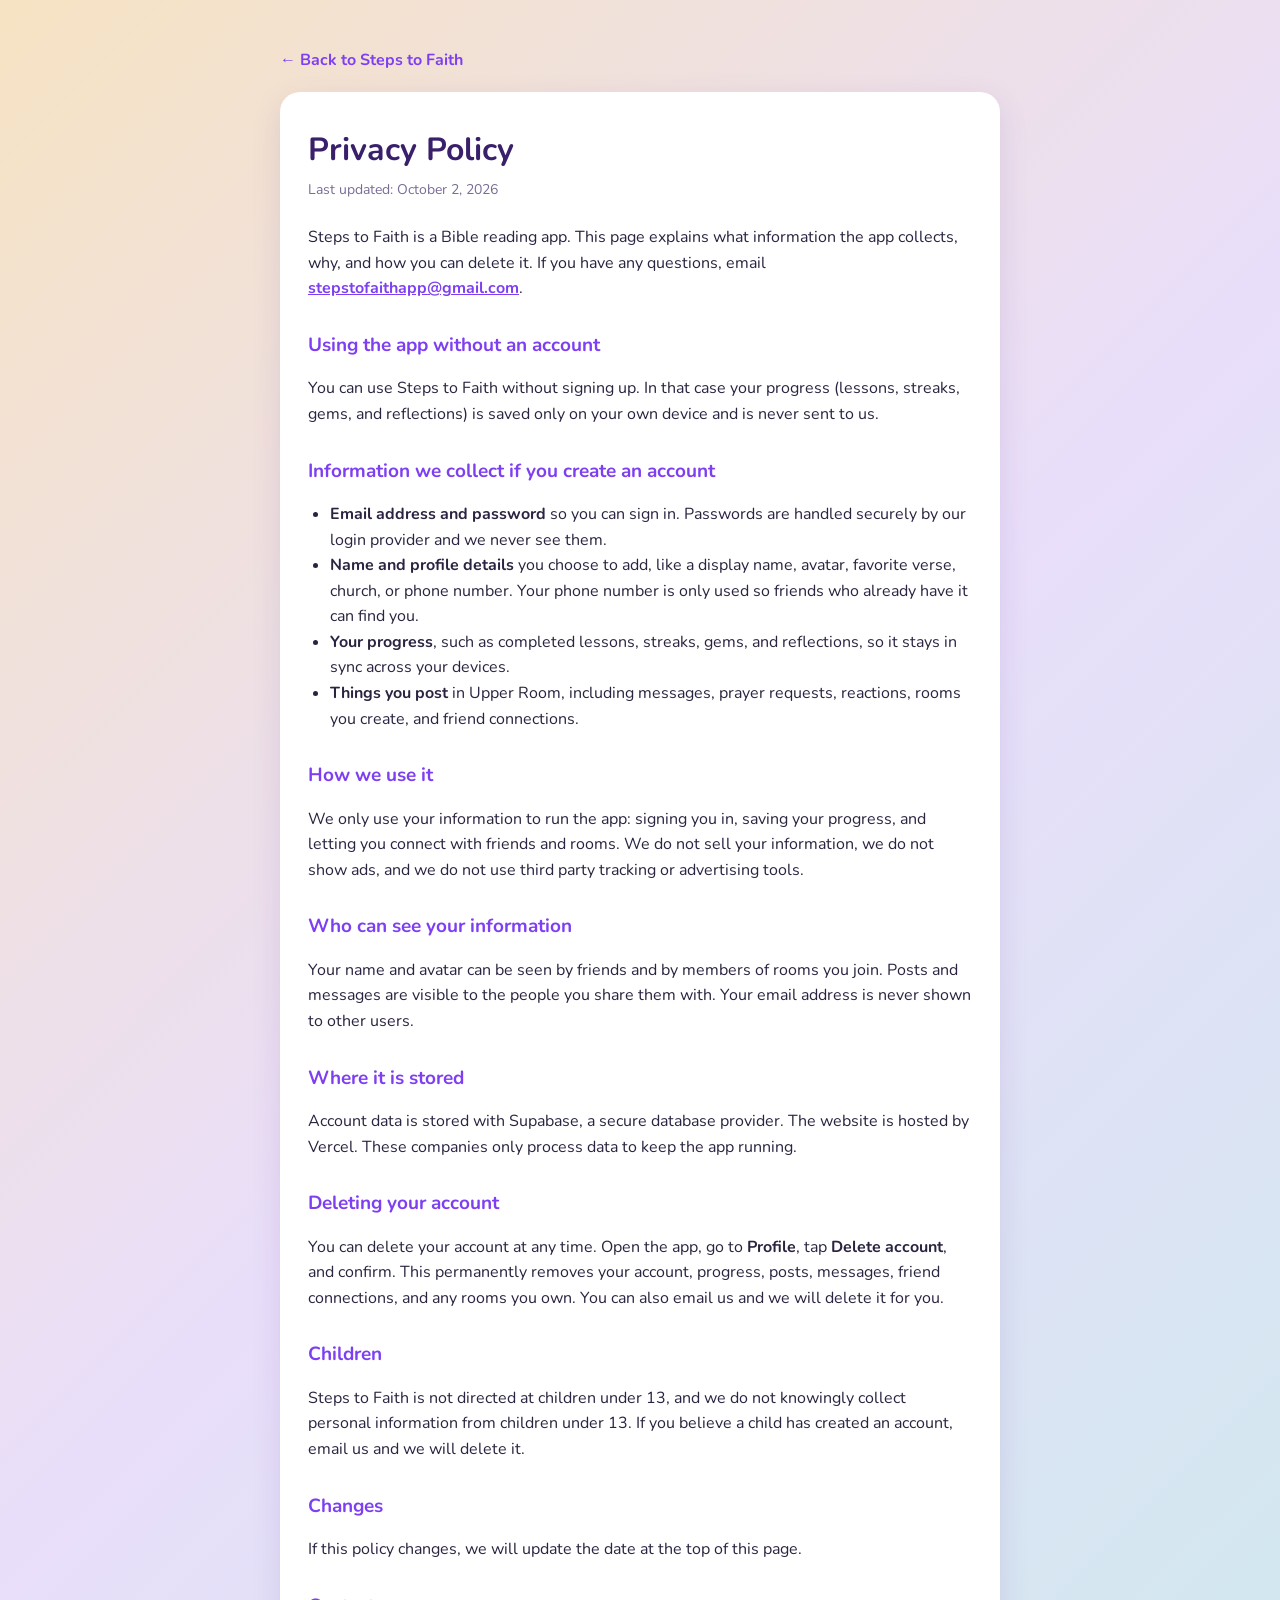
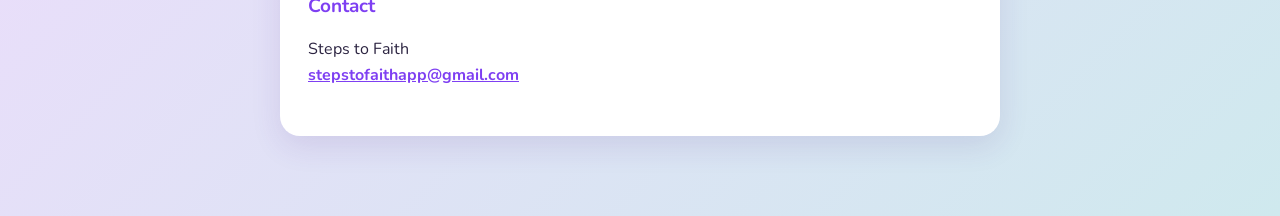
==== privacy.html @ 1d052f13 "privacy" ====
<!DOCTYPE html>
<html lang="en">
<head>
  <meta charset="UTF-8">
  <meta name="viewport" content="width=device-width, initial-scale=1, viewport-fit=cover">
  <title>Privacy Policy | Steps to Faith</title>
  <link rel="icon" href="/icon-192.png">
  <link href="https://fonts.googleapis.com/css2?family=Nunito:wght@400;700;800&display=swap" rel="stylesheet">
  <style>
    body { margin: 0; font-family: 'Nunito', -apple-system, sans-serif; color: #2b2340; background: linear-gradient(135deg, #f6e3c3 0%, #e9defa 50%, #cfe9ee 100%); min-height: 100vh; line-height: 1.6; }
    main { max-width: 720px; margin: 0 auto; padding: 48px 20px 80px; }
    .card { background: #fff; border-radius: 20px; padding: 32px 28px; box-shadow: 0 10px 30px rgba(80,40,140,0.12); }
    h1 { margin: 0 0 4px; font-size: 32px; color: #3a1f6b; }
    .updated { color: #7a6c96; font-size: 14px; margin-bottom: 24px; }
    h2 { font-size: 19px; color: #7e3ff2; margin: 28px 0 8px; }
    p, li { font-size: 16px; }
    ul { padding-left: 22px; }
    a { color: #7e3ff2; font-weight: 700; }
    .back { display: inline-block; margin-bottom: 18px; text-decoration: none; }
  </style>
</head>
<body>
<main>
  <a class="back" href="/">&larr; Back to Steps to Faith</a>
  <div class="card">
    <h1>Privacy Policy</h1>
    <div class="updated">Last updated: October 2, 2026</div>

    <p>Steps to Faith is a Bible reading app. This page explains what information the app collects, why, and how you can delete it. If you have any questions, email <a href="mailto:stepstofaithapp@gmail.com">stepstofaithapp@gmail.com</a>.</p>

    <h2>Using the app without an account</h2>
    <p>You can use Steps to Faith without signing up. In that case your progress (lessons, streaks, gems, and reflections) is saved only on your own device and is never sent to us.</p>

    <h2>Information we collect if you create an account</h2>
    <ul>
      <li><strong>Email address and password</strong> so you can sign in. Passwords are handled securely by our login provider and we never see them.</li>
      <li><strong>Name and profile details</strong> you choose to add, like a display name, avatar, favorite verse, church, or phone number. Your phone number is only used so friends who already have it can find you.</li>
      <li><strong>Your progress</strong>, such as completed lessons, streaks, gems, and reflections, so it stays in sync across your devices.</li>
      <li><strong>Things you post</strong> in Upper Room, including messages, prayer requests, reactions, rooms you create, and friend connections.</li>
    </ul>

    <h2>How we use it</h2>
    <p>We only use your information to run the app: signing you in, saving your progress, and letting you connect with friends and rooms. We do not sell your information, we do not show ads, and we do not use third party tracking or advertising tools.</p>

    <h2>Who can see your information</h2>
    <p>Your name and avatar can be seen by friends and by members of rooms you join. Posts and messages are visible to the people you share them with. Your email address is never shown to other users.</p>

    <h2>Where it is stored</h2>
    <p>Account data is stored with Supabase, a secure database provider. The website is hosted by Vercel. These companies only process data to keep the app running.</p>

    <h2>Deleting your account</h2>
    <p>You can delete your account at any time. Open the app, go to <strong>Profile</strong>, tap <strong>Delete account</strong>, and confirm. This permanently removes your account, progress, posts, messages, friend connections, and any rooms you own. You can also email us and we will delete it for you.</p>

    <h2>Children</h2>
    <p>Steps to Faith is not directed at children under 13, and we do not knowingly collect personal information from children under 13. If you believe a child has created an account, email us and we will delete it.</p>

    <h2>Changes</h2>
    <p>If this policy changes, we will update the date at the top of this page.</p>

    <h2>Contact</h2>
    <p>Steps to Faith<br><a href="mailto:stepstofaithapp@gmail.com">stepstofaithapp@gmail.com</a></p>
  </div>
</main>
</body>
</html>
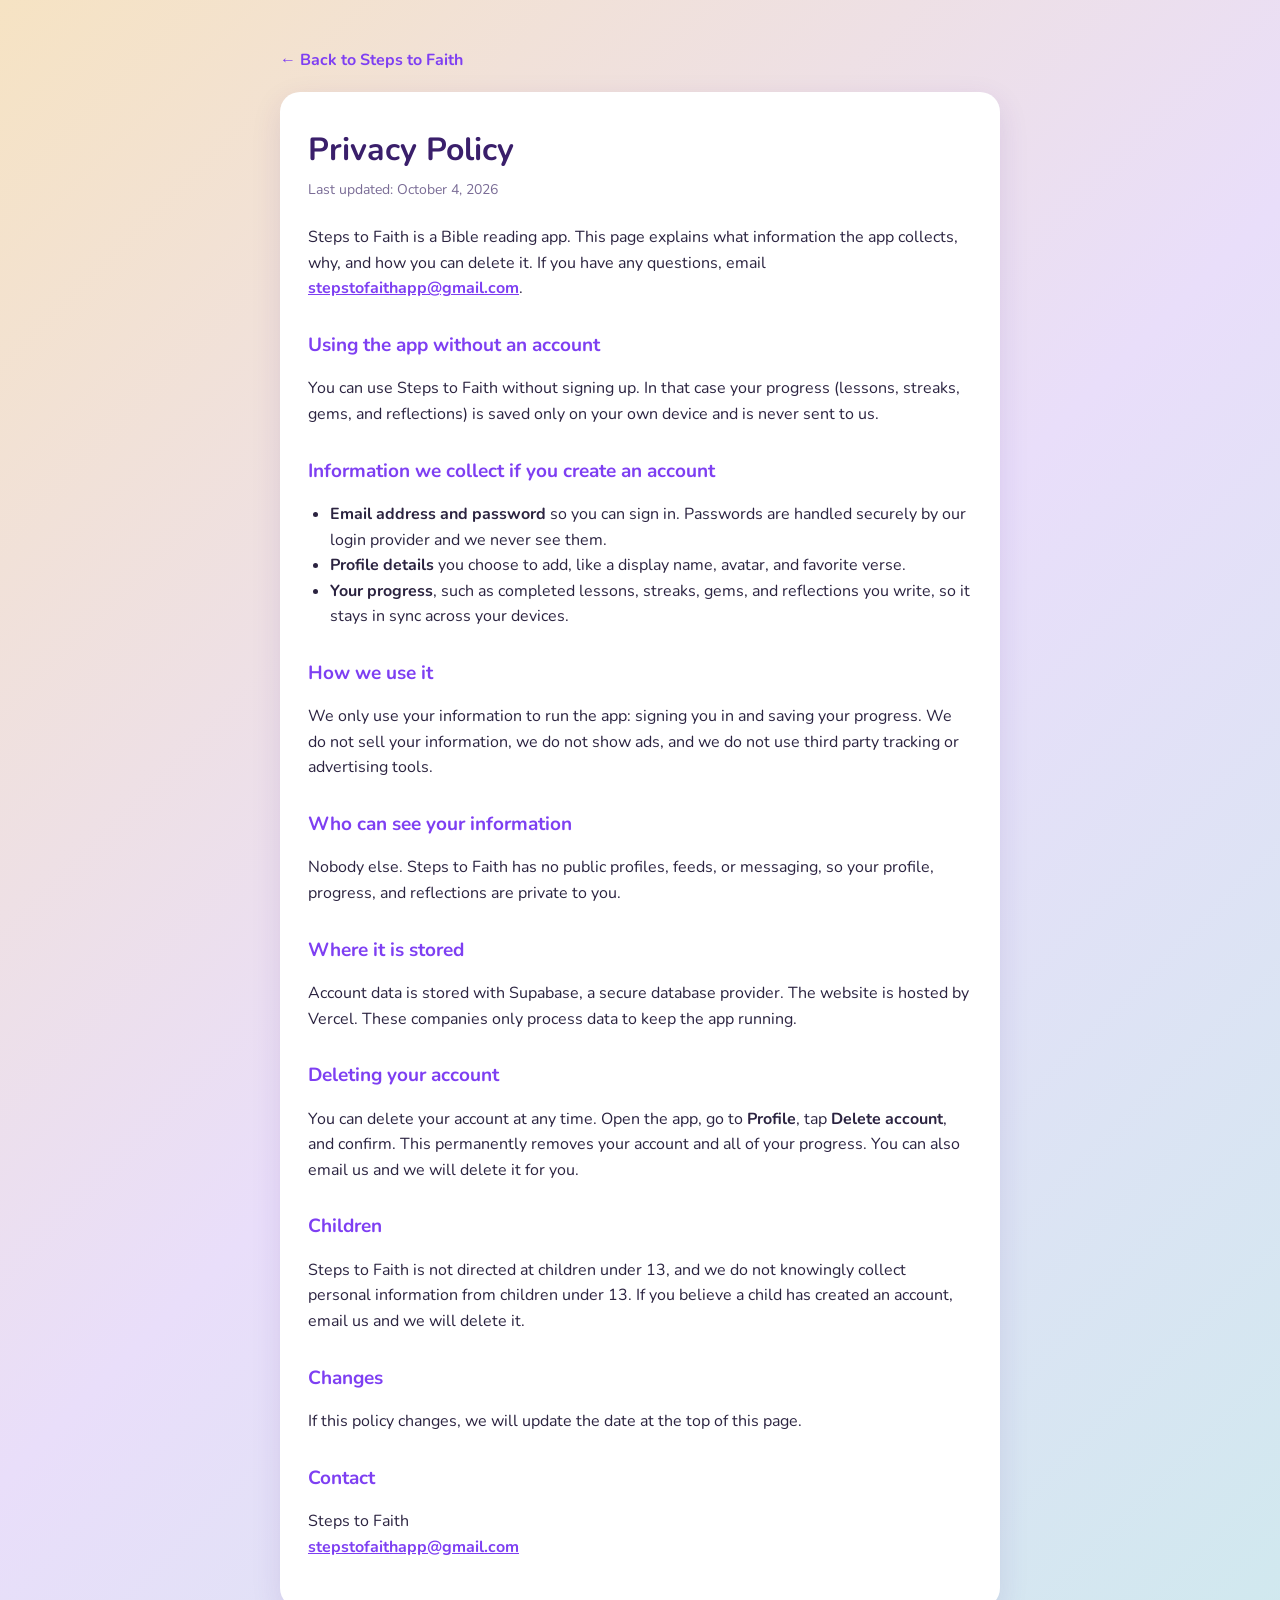
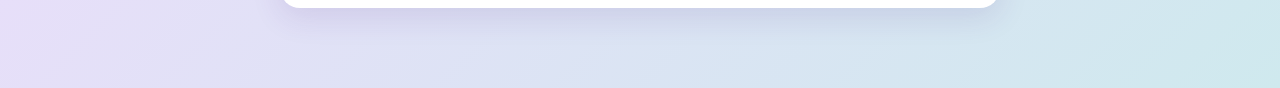
==== commit 349f6a71: "privacy" ====
--- a/privacy.html
+++ b/privacy.html
@@ -24,7 +24,7 @@
   <a class="back" href="/">&larr; Back to Steps to Faith</a>
   <div class="card">
     <h1>Privacy Policy</h1>
-    <div class="updated">Last updated: October 2, 2026</div>
+    <div class="updated">Last updated: October 4, 2026</div>
 
     <p>Steps to Faith is a Bible reading app. This page explains what information the app collects, why, and how you can delete it. If you have any questions, email <a href="mailto:stepstofaithapp@gmail.com">stepstofaithapp@gmail.com</a>.</p>
 
@@ -34,22 +34,21 @@
     <h2>Information we collect if you create an account</h2>
     <ul>
       <li><strong>Email address and password</strong> so you can sign in. Passwords are handled securely by our login provider and we never see them.</li>
-      <li><strong>Name and profile details</strong> you choose to add, like a display name, avatar, favorite verse, church, or phone number. Your phone number is only used so friends who already have it can find you.</li>
-      <li><strong>Your progress</strong>, such as completed lessons, streaks, gems, and reflections, so it stays in sync across your devices.</li>
-      <li><strong>Things you post</strong> in Upper Room, including messages, prayer requests, reactions, rooms you create, and friend connections.</li>
+      <li><strong>Profile details</strong> you choose to add, like a display name, avatar, and favorite verse.</li>
+      <li><strong>Your progress</strong>, such as completed lessons, streaks, gems, and reflections you write, so it stays in sync across your devices.</li>
     </ul>
 
     <h2>How we use it</h2>
-    <p>We only use your information to run the app: signing you in, saving your progress, and letting you connect with friends and rooms. We do not sell your information, we do not show ads, and we do not use third party tracking or advertising tools.</p>
+    <p>We only use your information to run the app: signing you in and saving your progress. We do not sell your information, we do not show ads, and we do not use third party tracking or advertising tools.</p>
 
     <h2>Who can see your information</h2>
-    <p>Your name and avatar can be seen by friends and by members of rooms you join. Posts and messages are visible to the people you share them with. Your email address is never shown to other users.</p>
+    <p>Nobody else. Steps to Faith has no public profiles, feeds, or messaging, so your profile, progress, and reflections are private to you.</p>
 
     <h2>Where it is stored</h2>
     <p>Account data is stored with Supabase, a secure database provider. The website is hosted by Vercel. These companies only process data to keep the app running.</p>
 
     <h2>Deleting your account</h2>
-    <p>You can delete your account at any time. Open the app, go to <strong>Profile</strong>, tap <strong>Delete account</strong>, and confirm. This permanently removes your account, progress, posts, messages, friend connections, and any rooms you own. You can also email us and we will delete it for you.</p>
+    <p>You can delete your account at any time. Open the app, go to <strong>Profile</strong>, tap <strong>Delete account</strong>, and confirm. This permanently removes your account and all of your progress. You can also email us and we will delete it for you.</p>
 
     <h2>Children</h2>
     <p>Steps to Faith is not directed at children under 13, and we do not knowingly collect personal information from children under 13. If you believe a child has created an account, email us and we will delete it.</p>
